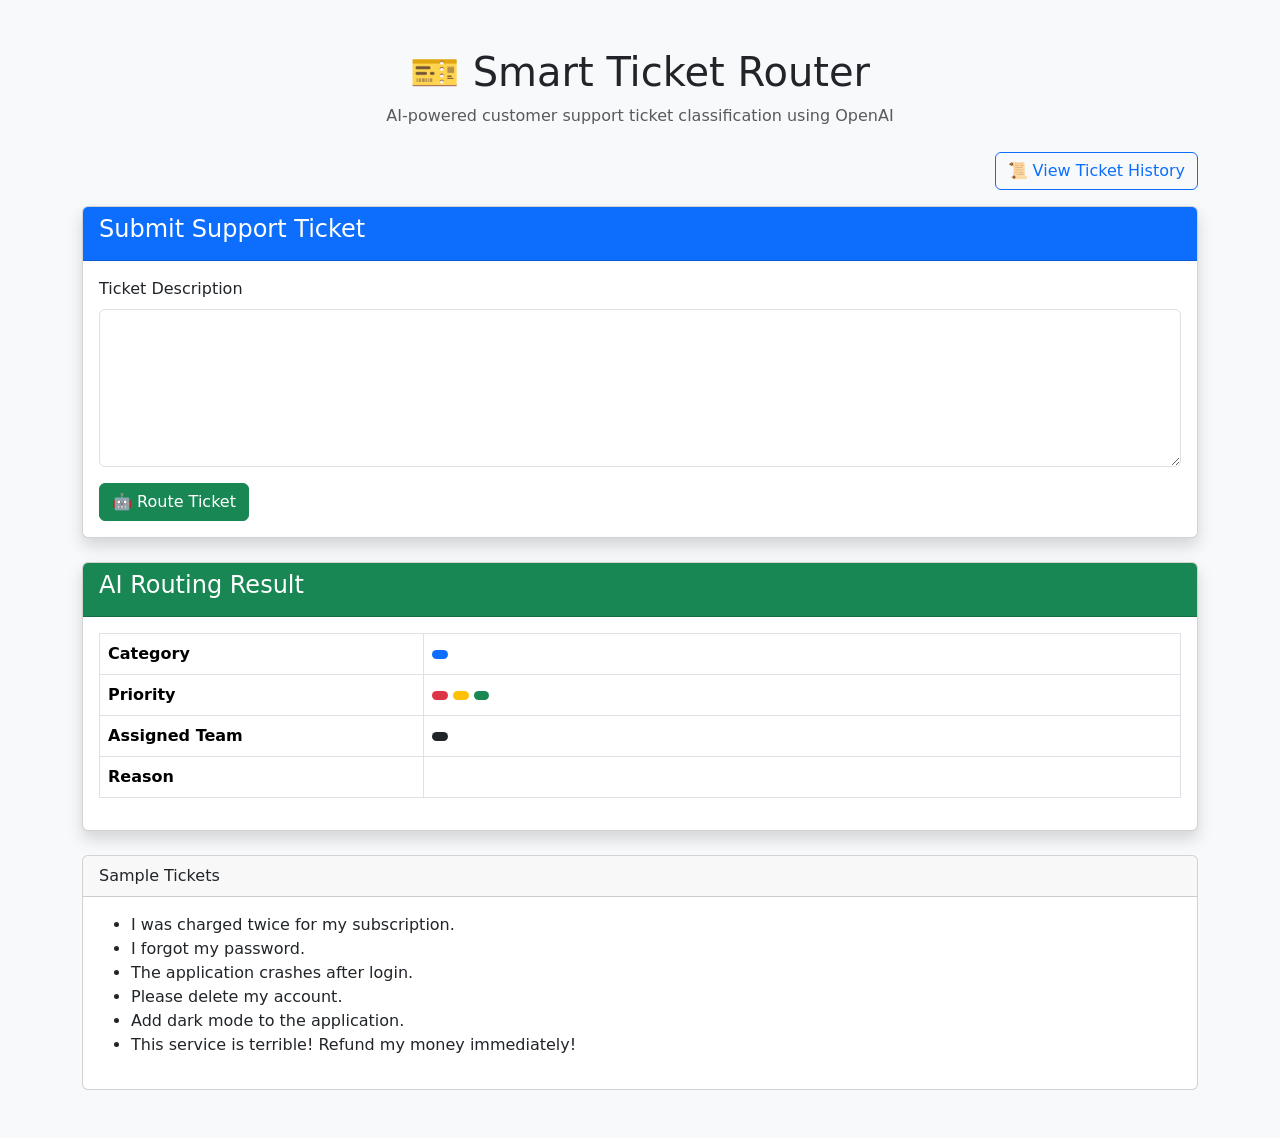
==== src/main/resources/templates/index.html @ a0d4fbed "Initial commit - Smart Ticket Router with OpenAI, MySQL and ChromaDB integration" ====
<!DOCTYPE html>
<html xmlns:th="http://www.thymeleaf.org">

<head>
    <meta charset="UTF-8">
    <title>Smart Ticket Router</title>

    <link href="https://cdn.jsdelivr.net/npm/bootstrap@5.3.3/dist/css/bootstrap.min.css" rel="stylesheet">
</head>

<body class="bg-light">

<div class="container py-5">

    <div class="text-center mb-4">
        <h1>🎫 Smart Ticket Router</h1>
        <p class="text-muted">
            AI-powered customer support ticket classification using OpenAI
        </p>
    </div>
    <div class="text-end mb-3">
    <a href="/history" class="btn btn-outline-primary">
        📜 View Ticket History
    </a>
</div>

    <div class="card shadow">

        <div class="card-header bg-primary text-white">
            <h4>Submit Support Ticket</h4>
        </div>

        <div class="card-body">

            <form th:action="@{/route}" method="post" th:object="${ticketRequest}">

                <div class="mb-3">

                    <label class="form-label">
                        Ticket Description
                    </label>

                    <textarea
                            class="form-control"
                            rows="6"
                            th:field="*{message}"
                            placeholder="Describe your issue...">
                    </textarea>

                </div>

                <button class="btn btn-success">
                    🤖 Route Ticket
                </button>

            </form>

        </div>

    </div>

    <br>

    <div class="card shadow" th:if="${response != null}">

        <div class="card-header bg-success text-white">
            <h4>AI Routing Result</h4>
        </div>

        <div class="card-body">

            <table class="table table-bordered align-middle">

                <tr>
                    <th width="30%">Category</th>
                    <td>
                        <span class="badge bg-primary"
                              th:text="${response.category}">
                        </span>
                    </td>
                </tr>

                <tr>
                    <th>Priority</th>

                    <td>

                        <span
                                th:if="${response.priority.name()=='HIGH'}"
                                class="badge bg-danger"
                                th:text="${response.priority}">
                        </span>

                        <span
                                th:if="${response.priority.name()=='MEDIUM'}"
                                class="badge bg-warning text-dark"
                                th:text="${response.priority}">
                        </span>

                        <span
                                th:if="${response.priority.name()=='LOW'}"
                                class="badge bg-success"
                                th:text="${response.priority}">
                        </span>

                    </td>

                </tr>

                <tr>

                    <th>Assigned Team</th>

                    <td>

                        <span class="badge bg-dark"
                              th:text="${response.assignedTeam}">
                        </span>

                    </td>

                </tr>

                <tr>

                    <th>Reason</th>

                    <td th:text="${response.reason}"></td>

                </tr>

            </table>

        </div>

    </div>

    <br>

    <div class="card">

        <div class="card-header">
            Sample Tickets
        </div>

        <div class="card-body">

            <ul>

                <li>I was charged twice for my subscription.</li>

                <li>I forgot my password.</li>

                <li>The application crashes after login.</li>

                <li>Please delete my account.</li>

                <li>Add dark mode to the application.</li>

                <li>This service is terrible! Refund my money immediately!</li>

            </ul>

        </div>

    </div>

</div>

</body>
</html>
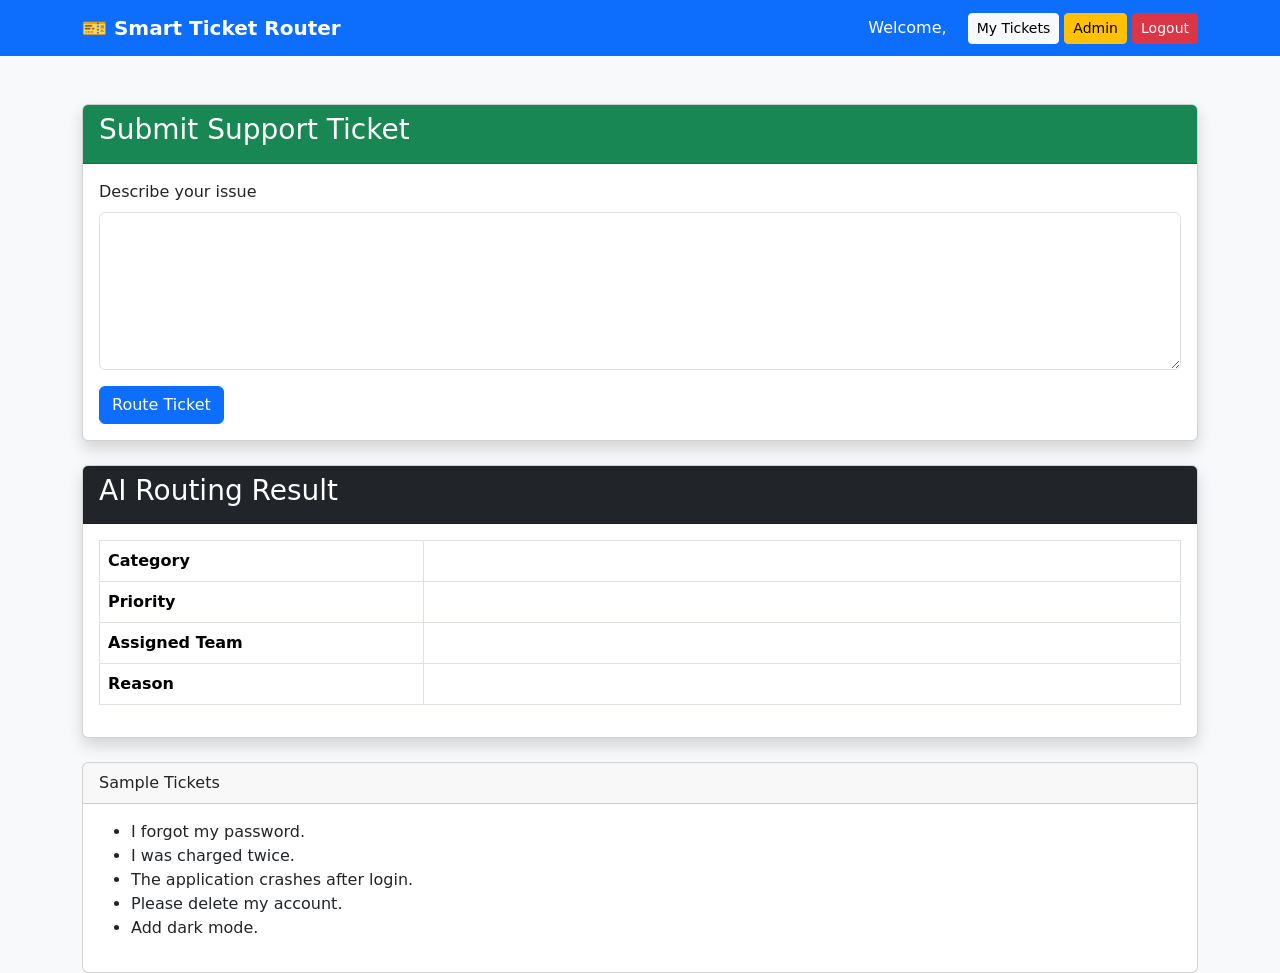
==== commit cc13b809: "Implemented Spring Security with user/admin roles and ticket history" ====
--- a/src/main/resources/templates/index.html
+++ b/src/main/resources/templates/index.html
@@ -1,56 +1,112 @@
 <!DOCTYPE html>
-<html xmlns:th="http://www.thymeleaf.org">
+<html xmlns:th="http://www.thymeleaf.org"
+      xmlns:sec="http://www.thymeleaf.org/extras/spring-security">
 
 <head>
+
     <meta charset="UTF-8">
+
     <title>Smart Ticket Router</title>
 
-    <link href="https://cdn.jsdelivr.net/npm/bootstrap@5.3.3/dist/css/bootstrap.min.css" rel="stylesheet">
+    <meta name="viewport" content="width=device-width, initial-scale=1">
+
+    <link href="https://cdn.jsdelivr.net/npm/bootstrap@5.3.3/dist/css/bootstrap.min.css"
+          rel="stylesheet">
+
 </head>
 
 <body class="bg-light">
 
-<div class="container py-5">
-
-    <div class="text-center mb-4">
-        <h1>🎫 Smart Ticket Router</h1>
-        <p class="text-muted">
-            AI-powered customer support ticket classification using OpenAI
-        </p>
-    </div>
-    <div class="text-end mb-3">
-    <a href="/history" class="btn btn-outline-primary">
-        📜 View Ticket History
-    </a>
-</div>
+<nav class="navbar navbar-dark bg-primary">
+
+    <div class="container">
+
+        <span class="navbar-brand fw-bold">
+
+            🎫 Smart Ticket Router
+
+        </span>
+
+        <div>
+
+            <span class="text-white me-3">
+
+                Welcome,
+                <strong sec:authentication="name"></strong>
+
+            </span>
+
+            <a href="/my-tickets"
+               class="btn btn-light btn-sm">
+
+                My Tickets
+
+            </a>
+
+            <a sec:authorize="hasRole('ADMIN')"
+               href="/admin"
+               class="btn btn-warning btn-sm">
+
+                Admin
+
+            </a>
+
+            <a href="/logout"
+               class="btn btn-danger btn-sm">
+
+                Logout
+
+            </a>
+
+        </div>
+
+    </div>
+
+</nav>
+
+<div class="container mt-5">
 
     <div class="card shadow">
 
-        <div class="card-header bg-primary text-white">
-            <h4>Submit Support Ticket</h4>
+        <div class="card-header bg-success text-white">
+
+            <h3>
+
+                Submit Support Ticket
+
+            </h3>
+
         </div>
 
         <div class="card-body">
 
-            <form th:action="@{/route}" method="post" th:object="${ticketRequest}">
+            <form th:action="@{/route}"
+                  method="post"
+                  th:object="${ticketRequest}">
 
                 <div class="mb-3">
 
                     <label class="form-label">
-                        Ticket Description
+
+                        Describe your issue
+
                     </label>
 
                     <textarea
                             class="form-control"
                             rows="6"
                             th:field="*{message}"
-                            placeholder="Describe your issue...">
+                            placeholder="Example: I forgot my password..."
+                            required>
+
                     </textarea>
 
                 </div>
 
-                <button class="btn btn-success">
-                    🤖 Route Ticket
+                <button class="btn btn-primary">
+
+                    Route Ticket
+
                 </button>
 
             </form>
@@ -61,69 +117,66 @@
 
     <br>
 
-    <div class="card shadow" th:if="${response != null}">
-
-        <div class="card-header bg-success text-white">
-            <h4>AI Routing Result</h4>
+    <div class="card shadow"
+         th:if="${response!=null}">
+
+        <div class="card-header bg-dark text-white">
+
+            <h3>
+
+                AI Routing Result
+
+            </h3>
+
         </div>
 
         <div class="card-body">
 
-            <table class="table table-bordered align-middle">
-
-                <tr>
-                    <th width="30%">Category</th>
-                    <td>
-                        <span class="badge bg-primary"
-                              th:text="${response.category}">
-                        </span>
-                    </td>
-                </tr>
-
-                <tr>
-                    <th>Priority</th>
-
-                    <td>
-
-                        <span
-                                th:if="${response.priority.name()=='HIGH'}"
-                                class="badge bg-danger"
-                                th:text="${response.priority}">
-                        </span>
-
-                        <span
-                                th:if="${response.priority.name()=='MEDIUM'}"
-                                class="badge bg-warning text-dark"
-                                th:text="${response.priority}">
-                        </span>
-
-                        <span
-                                th:if="${response.priority.name()=='LOW'}"
-                                class="badge bg-success"
-                                th:text="${response.priority}">
-                        </span>
-
-                    </td>
-
-                </tr>
-
-                <tr>
-
-                    <th>Assigned Team</th>
-
-                    <td>
-
-                        <span class="badge bg-dark"
-                              th:text="${response.assignedTeam}">
-                        </span>
-
-                    </td>
-
-                </tr>
-
-                <tr>
-
-                    <th>Reason</th>
+            <table class="table table-bordered">
+
+                <tr>
+
+                    <th width="30%">
+
+                        Category
+
+                    </th>
+
+                    <td th:text="${response.category}"></td>
+
+                </tr>
+
+                <tr>
+
+                    <th>
+
+                        Priority
+
+                    </th>
+
+                    <td th:text="${response.priority}"></td>
+
+                </tr>
+
+                <tr>
+
+                    <th>
+
+                        Assigned Team
+
+                    </th>
+
+                    <td th:text="${response.assignedTeam}"></td>
+
+                </tr>
+
+                <tr>
+
+                    <th>
+
+                        Reason
+
+                    </th>
 
                     <td th:text="${response.reason}"></td>
 
@@ -140,24 +193,24 @@
     <div class="card">
 
         <div class="card-header">
+
             Sample Tickets
+
         </div>
 
         <div class="card-body">
 
             <ul>
 
-                <li>I was charged twice for my subscription.</li>
-
                 <li>I forgot my password.</li>
 
+                <li>I was charged twice.</li>
+
                 <li>The application crashes after login.</li>
 
                 <li>Please delete my account.</li>
 
-                <li>Add dark mode to the application.</li>
-
-                <li>This service is terrible! Refund my money immediately!</li>
+                <li>Add dark mode.</li>
 
             </ul>
 
@@ -168,4 +221,5 @@
 </div>
 
 </body>
+
 </html>
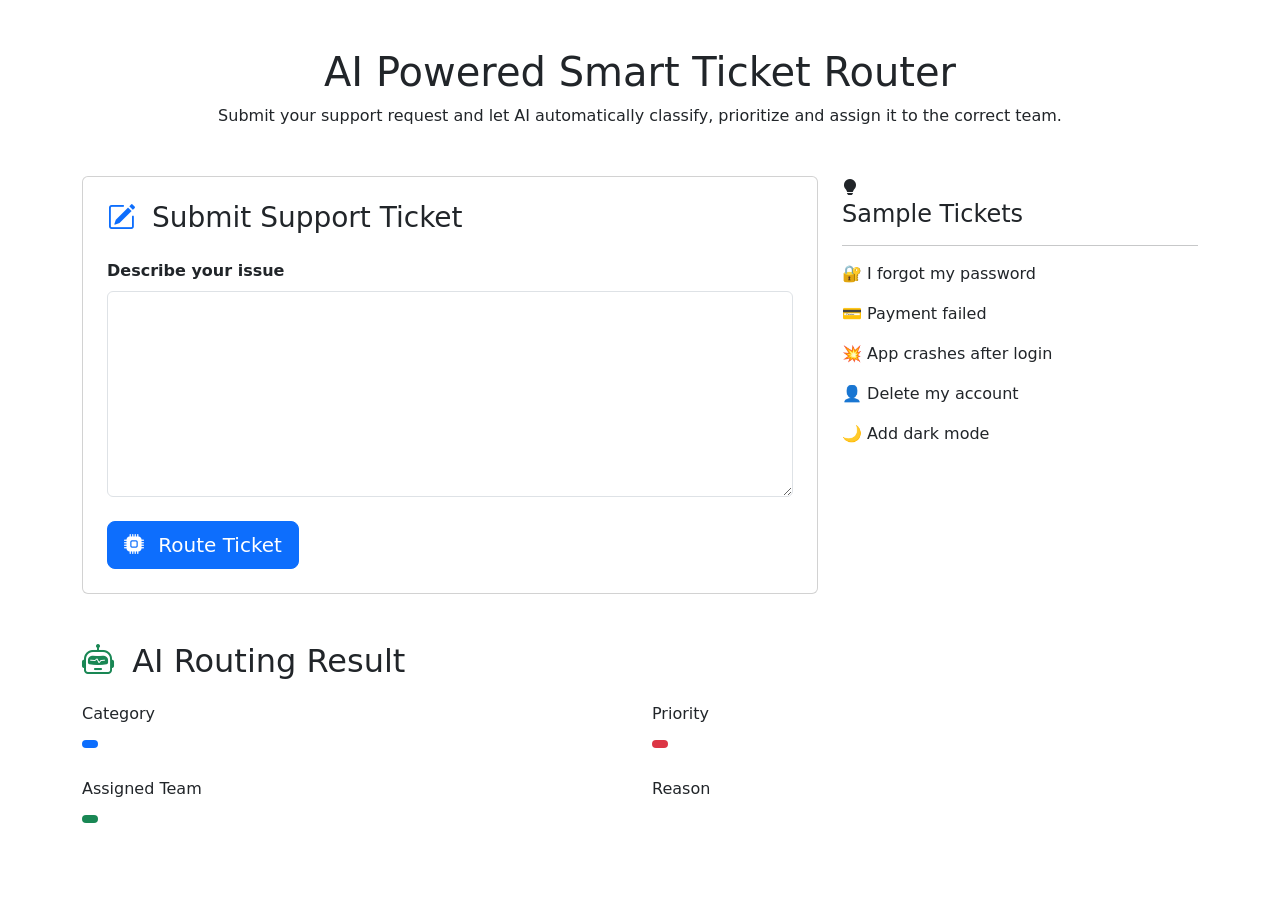
==== commit 8be6090b: "Complete Smart Ticket Router with professional UI, admin dashboard, security, logging, exception han" ====
--- a/src/main/resources/templates/index.html
+++ b/src/main/resources/templates/index.html
@@ -6,220 +6,277 @@
 
     <meta charset="UTF-8">
 
+    <meta name="viewport"
+          content="width=device-width, initial-scale=1">
+
     <title>Smart Ticket Router</title>
 
-    <meta name="viewport" content="width=device-width, initial-scale=1">
+    <!-- Bootstrap -->
 
     <link href="https://cdn.jsdelivr.net/npm/bootstrap@5.3.3/dist/css/bootstrap.min.css"
           rel="stylesheet">
 
+    <!-- Bootstrap Icons -->
+
+    <link href="https://cdn.jsdelivr.net/npm/bootstrap-icons@1.11.3/font/bootstrap-icons.css"
+          rel="stylesheet">
+
+    <!-- Google Font -->
+
+    <link rel="preconnect"
+          href="https://fonts.googleapis.com">
+
+    <link rel="preconnect"
+          href="https://fonts.gstatic.com"
+          crossorigin>
+
+    <link href="https://fonts.googleapis.com/css2?family=Poppins:wght@300;400;500;600;700&display=swap"
+          rel="stylesheet">
+
+    <!-- Custom CSS -->
+
+    <link rel="stylesheet"
+          th:href="@{/css/style.css}">
+
 </head>
 
-<body class="bg-light">
-
-<nav class="navbar navbar-dark bg-primary">
-
-    <div class="container">
-
-        <span class="navbar-brand fw-bold">
-
-            🎫 Smart Ticket Router
-
-        </span>
-
-        <div>
-
-            <span class="text-white me-3">
-
-                Welcome,
-                <strong sec:authentication="name"></strong>
-
-            </span>
-
-            <a href="/my-tickets"
-               class="btn btn-light btn-sm">
-
-                My Tickets
-
-            </a>
-
-            <a sec:authorize="hasRole('ADMIN')"
-               href="/admin"
-               class="btn btn-warning btn-sm">
-
-                Admin
-
-            </a>
-
-            <a href="/logout"
-               class="btn btn-danger btn-sm">
-
-                Logout
-
-            </a>
+<body>
+
+<div th:replace="fragments/navbar :: navbar"></div>
+
+<div class="container py-5">
+
+    <!-- Hero -->
+
+    <div class="text-center mb-5">
+
+        <h1 class="page-title">
+
+            AI Powered Smart Ticket Router
+
+        </h1>
+
+        <p class="page-subtitle">
+
+            Submit your support request and let AI automatically classify,
+            prioritize and assign it to the correct team.
+
+        </p>
+
+    </div>
+
+    <div class="row">
+
+        <!-- Left -->
+
+        <div class="col-lg-8">
+
+            <div class="card p-4">
+
+                <h3 class="mb-4">
+
+                    <i class="bi bi-pencil-square text-primary me-2"></i>
+
+                    Submit Support Ticket
+
+                </h3>
+
+                <form
+                        th:action="@{/route}"
+                        method="post"
+                        th:object="${ticketRequest}">
+
+                    <div class="mb-4">
+
+                        <label class="form-label fw-semibold">
+
+                            Describe your issue
+
+                        </label>
+
+                        <textarea
+                                class="form-control"
+                                rows="8"
+                                th:field="*{message}"
+                                placeholder="Example: I forgot my password after enabling two-factor authentication..."
+                                required>
+
+                        </textarea>
+
+                    </div>
+
+                    <button
+                            class="btn btn-primary btn-lg">
+
+                        <i class="bi bi-cpu-fill me-2"></i>
+
+                        Route Ticket
+
+                    </button>
+
+                </form>
+
+            </div>
 
         </div>
 
+        <!-- Right -->
+
+        <div class="col-lg-4">
+
+            <div class="dashboard-card">
+
+                <i class="bi bi-lightbulb-fill"></i>
+
+                <h4>
+
+                    Sample Tickets
+
+                </h4>
+
+                <hr>
+
+                <p>
+
+                    🔐 I forgot my password
+
+                </p>
+
+                <p>
+
+                    💳 Payment failed
+
+                </p>
+
+                <p>
+
+                    💥 App crashes after login
+
+                </p>
+
+                <p>
+
+                    👤 Delete my account
+
+                </p>
+
+                <p>
+
+                    🌙 Add dark mode
+
+                </p>
+
+            </div>
+
+        </div>
+
     </div>
 
-</nav>
-
-<div class="container mt-5">
-
-    <div class="card shadow">
-
-        <div class="card-header bg-success text-white">
-
-            <h3>
-
-                Submit Support Ticket
-
-            </h3>
+    <!-- Result -->
+
+    <div
+            class="mt-5"
+            th:if="${response!=null}">
+
+        <h2 class="mb-4">
+
+            <i class="bi bi-robot text-success me-2"></i>
+
+            AI Routing Result
+
+        </h2>
+
+        <div class="row">
+
+            <div class="col-md-6">
+
+                <div class="result-card">
+
+                    <h6>
+
+                        Category
+
+                    </h6>
+
+                    <span
+                            class="badge bg-primary"
+                            th:text="${response.category}">
+
+                    </span>
+
+                </div>
+
+            </div>
+
+            <div class="col-md-6">
+
+                <div class="result-card">
+
+                    <h6>
+
+                        Priority
+
+                    </h6>
+
+                    <span
+                            class="badge bg-danger"
+                            th:text="${response.priority}">
+
+                    </span>
+
+                </div>
+
+            </div>
+
+            <div class="col-md-6 mt-4">
+
+                <div class="result-card">
+
+                    <h6>
+
+                        Assigned Team
+
+                    </h6>
+
+                    <span
+                            class="badge bg-success"
+                            th:text="${response.assignedTeam}">
+
+                    </span>
+
+                </div>
+
+            </div>
+
+            <div class="col-md-6 mt-4">
+
+                <div class="result-card">
+
+                    <h6>
+
+                        Reason
+
+                    </h6>
+
+                    <p class="mb-0"
+                       th:text="${response.reason}">
+
+                    </p>
+
+                </div>
+
+            </div>
 
         </div>
 
-        <div class="card-body">
-
-            <form th:action="@{/route}"
-                  method="post"
-                  th:object="${ticketRequest}">
-
-                <div class="mb-3">
-
-                    <label class="form-label">
-
-                        Describe your issue
-
-                    </label>
-
-                    <textarea
-                            class="form-control"
-                            rows="6"
-                            th:field="*{message}"
-                            placeholder="Example: I forgot my password..."
-                            required>
-
-                    </textarea>
-
-                </div>
-
-                <button class="btn btn-primary">
-
-                    Route Ticket
-
-                </button>
-
-            </form>
-
-        </div>
-
     </div>
 
-    <br>
-
-    <div class="card shadow"
-         th:if="${response!=null}">
-
-        <div class="card-header bg-dark text-white">
-
-            <h3>
-
-                AI Routing Result
-
-            </h3>
-
-        </div>
-
-        <div class="card-body">
-
-            <table class="table table-bordered">
-
-                <tr>
-
-                    <th width="30%">
-
-                        Category
-
-                    </th>
-
-                    <td th:text="${response.category}"></td>
-
-                </tr>
-
-                <tr>
-
-                    <th>
-
-                        Priority
-
-                    </th>
-
-                    <td th:text="${response.priority}"></td>
-
-                </tr>
-
-                <tr>
-
-                    <th>
-
-                        Assigned Team
-
-                    </th>
-
-                    <td th:text="${response.assignedTeam}"></td>
-
-                </tr>
-
-                <tr>
-
-                    <th>
-
-                        Reason
-
-                    </th>
-
-                    <td th:text="${response.reason}"></td>
-
-                </tr>
-
-            </table>
-
-        </div>
-
-    </div>
-
-    <br>
-
-    <div class="card">
-
-        <div class="card-header">
-
-            Sample Tickets
-
-        </div>
-
-        <div class="card-body">
-
-            <ul>
-
-                <li>I forgot my password.</li>
-
-                <li>I was charged twice.</li>
-
-                <li>The application crashes after login.</li>
-
-                <li>Please delete my account.</li>
-
-                <li>Add dark mode.</li>
-
-            </ul>
-
-        </div>
-
-    </div>
-
 </div>
 
+<div th:replace="fragments/footer :: footer"></div>
+
+<script src="https://cdn.jsdelivr.net/npm/bootstrap@5.3.3/dist/js/bootstrap.bundle.min.js"></script>
+
 </body>
 
 </html>
